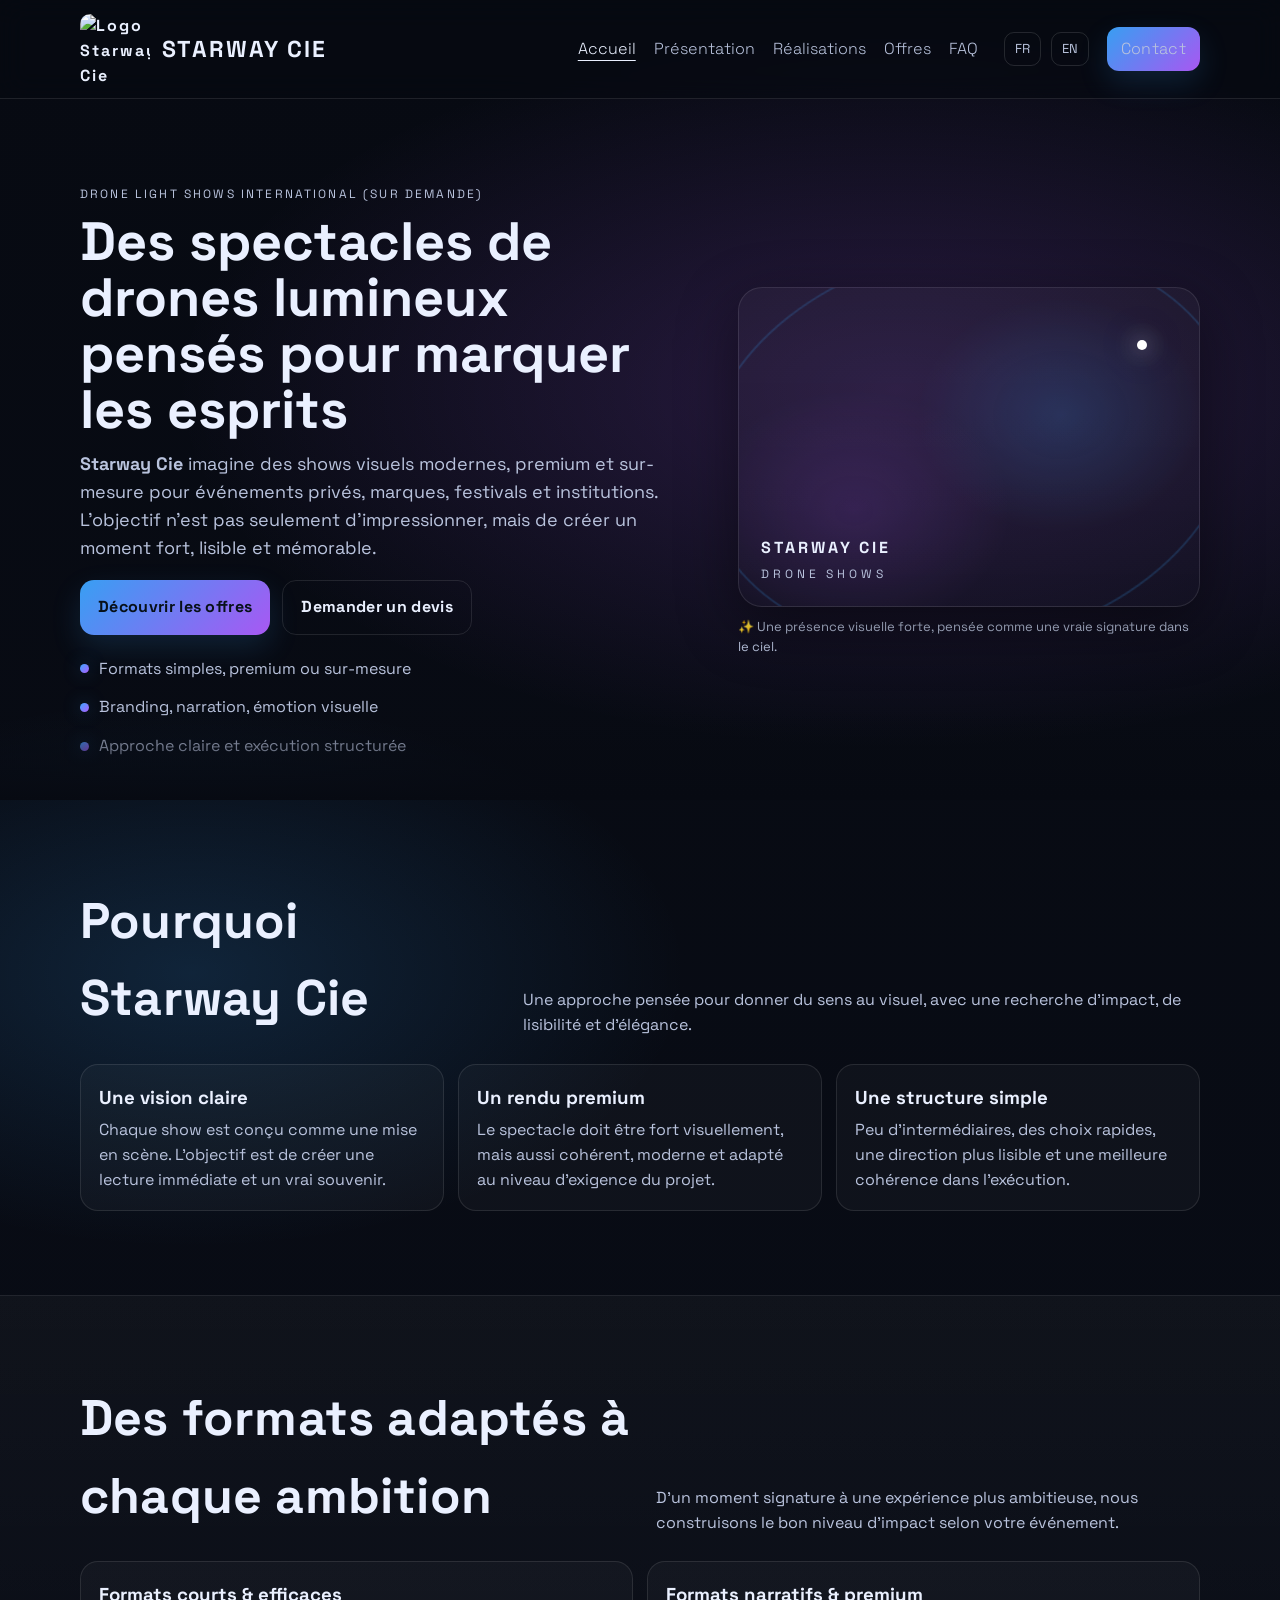
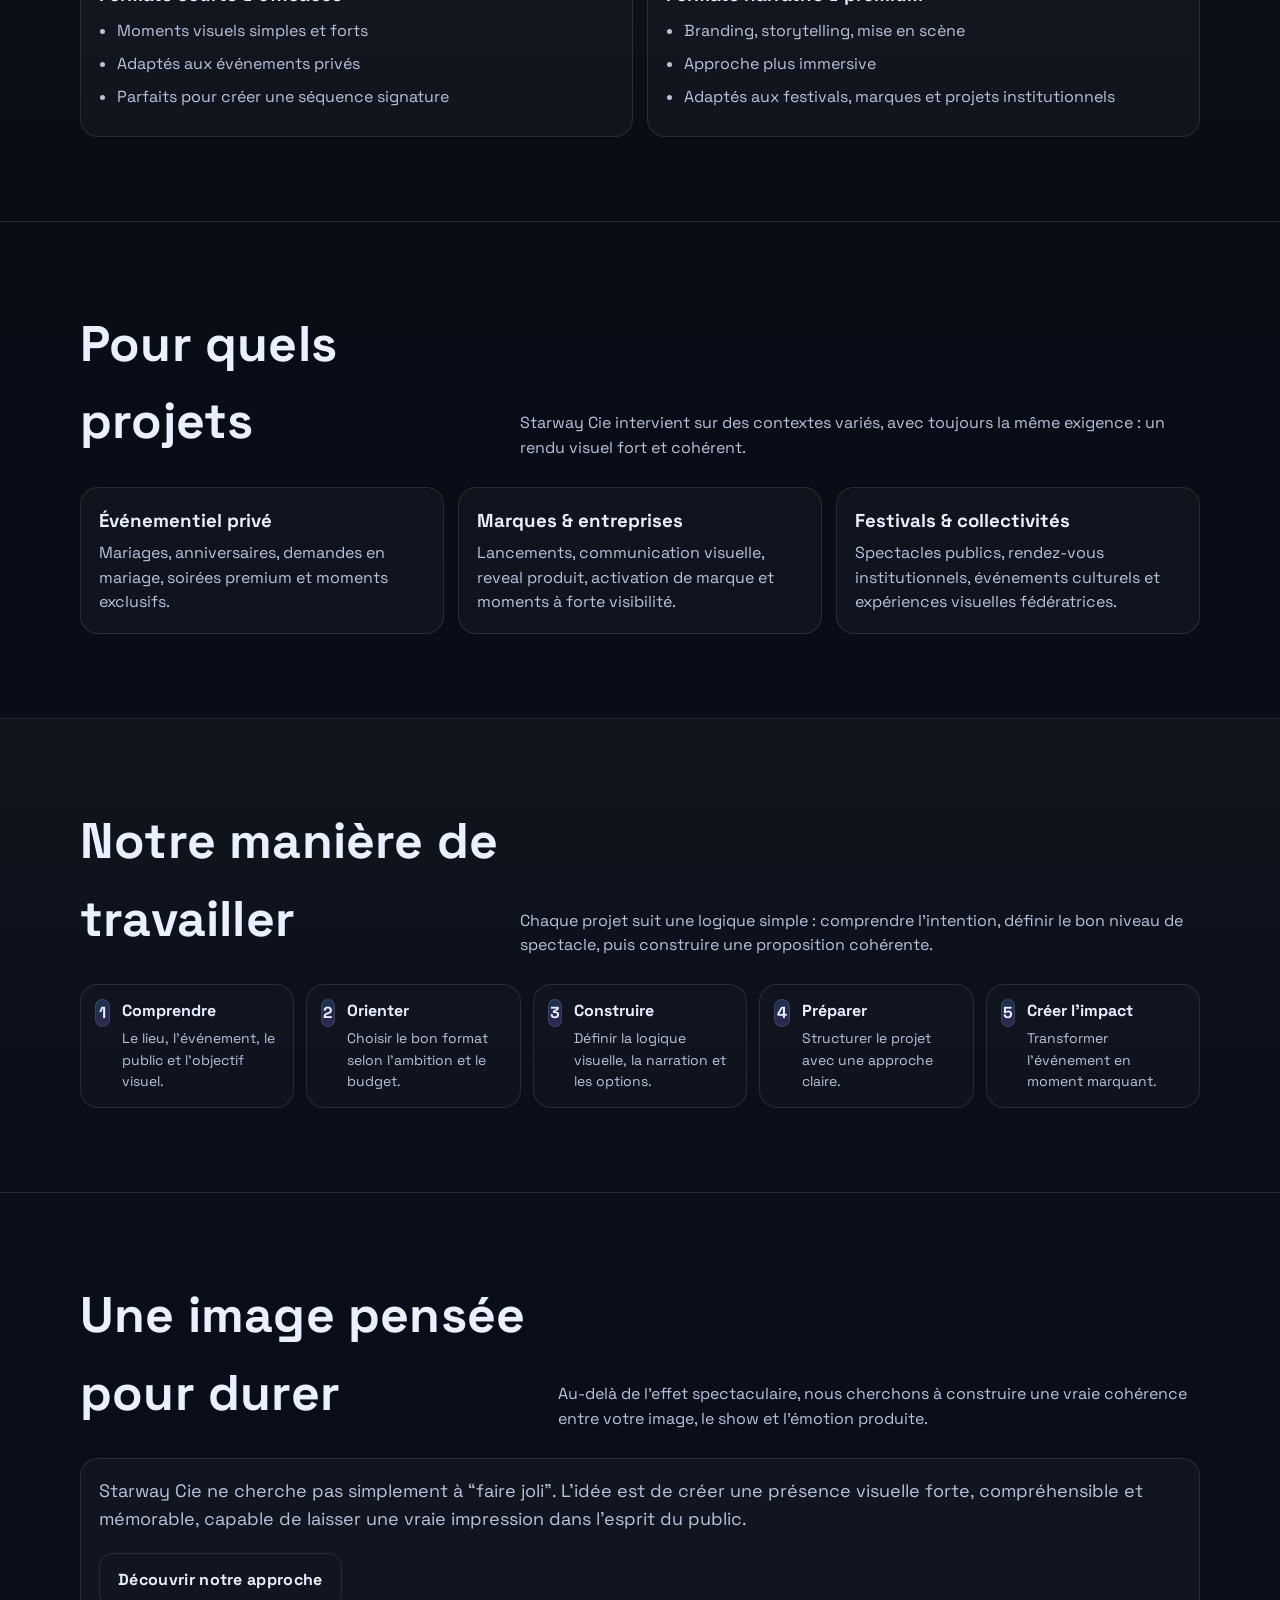
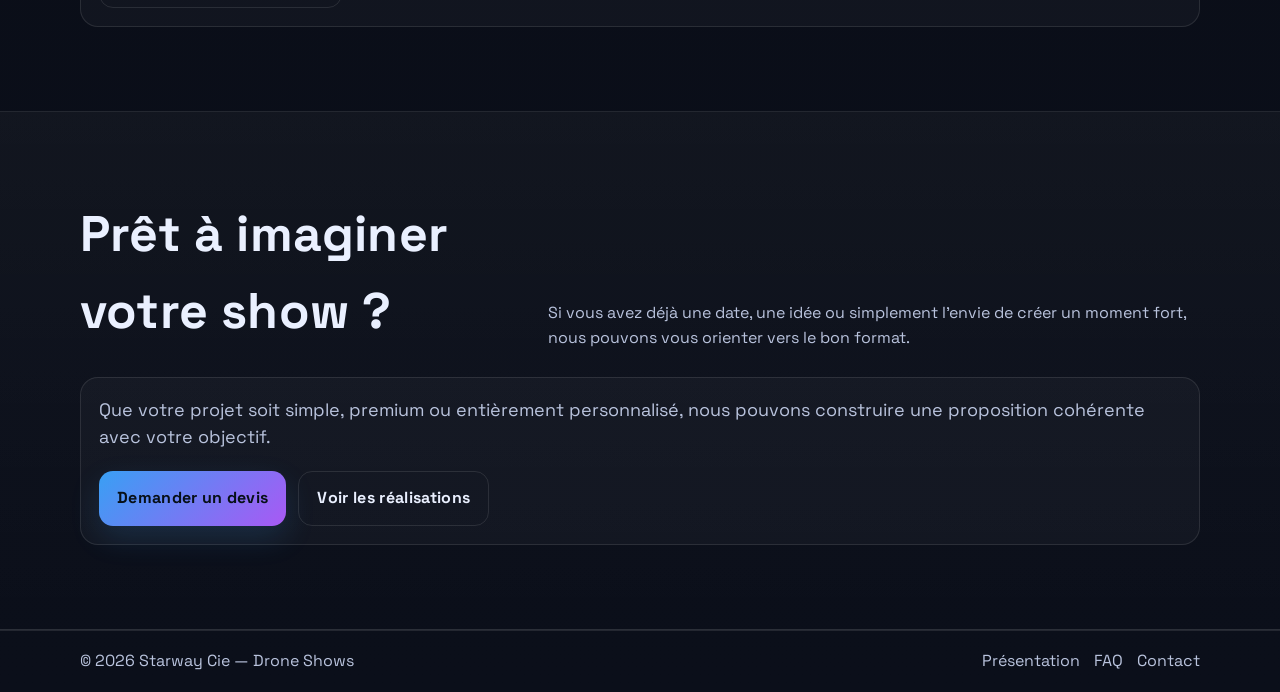
==== index.html @ b900eaec "Add files via upload" ====
<!doctype html>
<html lang="fr">
<head>
  <meta charset="utf-8" />
  <meta name="viewport" content="width=device-width,initial-scale=1" />
  <title>Starway Cie — Drone Shows</title>
  <meta name="description" content="Starway Cie crée des spectacles de drones lumineux premium pour événements privés, marques, festivals et institutions." />
  <meta name="theme-color" content="#0b0f1a" />

  <link rel="preconnect" href="https://fonts.googleapis.com">
  <link rel="preconnect" href="https://fonts.gstatic.com" crossorigin>
  <link href="https://fonts.googleapis.com/css2?family=Space+Grotesk:wght@400;500;600;700&display=swap" rel="stylesheet">
  <link rel="stylesheet" href="styles.css" />
</head>
<body>

<header class="header">
  <div class="container nav">
    <a class="brand" href="index.html" aria-label="Starway Cie">
      <img src="assets/logo-starway.png" alt="Logo Starway Cie" class="siteLogo">
      <span class="brandName">STARWAY CIE</span>
    </a>

    <button class="burger" id="burger" aria-label="Ouvrir le menu" aria-expanded="false">
      <span></span><span></span><span></span>
    </button>

    <nav class="menu" id="menu">
      <a class="active" href="index.html">Accueil</a>
      <a href="presentation.html">Présentation</a>
      <a href="realisations.html">Réalisations</a>
      <a href="offres.html">Offres</a>
      <a href="faq.html">FAQ</a>

      <div class="langSwitch">
        <span>FR</span>
        <span>EN</span>
      </div>

      <a href="contact.html" class="btn btn-sm">Contact</a>
    </nav>
  </div>
</header>

<main>

<section class="hero">
  <div class="container heroGrid">
    <div class="heroLeft">
      <p class="kicker">Drone Light Shows international (sur demande)</p>

      <h1>
        Des spectacles de drones lumineux<br>
        pensés pour marquer les esprits
      </h1>

      <p class="lead">
        <strong>Starway Cie</strong> imagine des shows visuels modernes, premium et sur-mesure
        pour événements privés, marques, festivals et institutions.
        L’objectif n’est pas seulement d’impressionner, mais de créer
        un moment fort, lisible et mémorable.
      </p>

      <div class="ctaRow">
        <a class="btn" href="offres.html">Découvrir les offres</a>
        <a class="btn btn-ghost" href="contact.html">Demander un devis</a>
      </div>

      <div class="trust">
        <div class="trustItem"><span class="dot"></span> Formats simples, premium ou sur-mesure</div>
        <div class="trustItem"><span class="dot"></span> Branding, narration, émotion visuelle</div>
        <div class="trustItem"><span class="dot"></span> Approche claire et exécution structurée</div>
      </div>
    </div>

    <div class="heroRight" aria-hidden="true">
      <div class="glowCard">
        <div class="orbit"></div>
        <div class="star"></div>
        <div class="copy">
          <div class="miniTitle">STARWAY CIE</div>
          <div class="miniSub">DRONE SHOWS</div>
        </div>
      </div>
      <p class="hint">✨ Une présence visuelle forte, pensée comme une vraie signature dans le ciel.</p>
    </div>
  </div>

  <div class="heroFade"></div>
</section>

<section class="section">
  <div class="container">
    <div class="sectionHead">
      <h2>Pourquoi Starway Cie</h2>
      <p>
        Une approche pensée pour donner du sens au visuel,
        avec une recherche d’impact, de lisibilité et d’élégance.
      </p>
    </div>

    <div class="cards">
      <article class="card">
        <h3>Une vision claire</h3>
        <p>
          Chaque show est conçu comme une mise en scène.
          L’objectif est de créer une lecture immédiate et un vrai souvenir.
        </p>
      </article>

      <article class="card">
        <h3>Un rendu premium</h3>
        <p>
          Le spectacle doit être fort visuellement, mais aussi cohérent,
          moderne et adapté au niveau d’exigence du projet.
        </p>
      </article>

      <article class="card">
        <h3>Une structure simple</h3>
        <p>
          Peu d’intermédiaires, des choix rapides, une direction plus lisible
          et une meilleure cohérence dans l’exécution.
        </p>
      </article>
    </div>
  </div>
</section>

<section class="section sectionAlt">
  <div class="container">
    <div class="sectionHead">
      <h2>Des formats adaptés à chaque ambition</h2>
      <p>
        D’un moment signature à une expérience plus ambitieuse,
        nous construisons le bon niveau d’impact selon votre événement.
      </p>
    </div>

    <div class="grid2">
      <div class="panel">
        <h3>Formats courts & efficaces</h3>
        <ul class="bullets">
          <li>Moments visuels simples et forts</li>
          <li>Adaptés aux événements privés</li>
          <li>Parfaits pour créer une séquence signature</li>
        </ul>
      </div>

      <div class="panel">
        <h3>Formats narratifs & premium</h3>
        <ul class="bullets">
          <li>Branding, storytelling, mise en scène</li>
          <li>Approche plus immersive</li>
          <li>Adaptés aux festivals, marques et projets institutionnels</li>
        </ul>
      </div>
    </div>
  </div>
</section>

<section class="section">
  <div class="container">
    <div class="sectionHead">
      <h2>Pour quels projets</h2>
      <p>
        Starway Cie intervient sur des contextes variés,
        avec toujours la même exigence : un rendu visuel fort et cohérent.
      </p>
    </div>

    <div class="cards">
      <article class="card">
        <h3>Événementiel privé</h3>
        <p>
          Mariages, anniversaires, demandes en mariage, soirées premium
          et moments exclusifs.
        </p>
      </article>

      <article class="card">
        <h3>Marques & entreprises</h3>
        <p>
          Lancements, communication visuelle, reveal produit,
          activation de marque et moments à forte visibilité.
        </p>
      </article>

      <article class="card">
        <h3>Festivals & collectivités</h3>
        <p>
          Spectacles publics, rendez-vous institutionnels,
          événements culturels et expériences visuelles fédératrices.
        </p>
      </article>
    </div>
  </div>
</section>

<section class="section sectionAlt">
  <div class="container">
    <div class="sectionHead">
      <h2>Notre manière de travailler</h2>
      <p>
        Chaque projet suit une logique simple :
        comprendre l’intention, définir le bon niveau de spectacle,
        puis construire une proposition cohérente.
      </p>
    </div>

    <div class="steps">
      <div class="step">
        <span>1</span>
        <div>
          <h3>Comprendre</h3>
          <p>Le lieu, l’événement, le public et l’objectif visuel.</p>
        </div>
      </div>

      <div class="step">
        <span>2</span>
        <div>
          <h3>Orienter</h3>
          <p>Choisir le bon format selon l’ambition et le budget.</p>
        </div>
      </div>

      <div class="step">
        <span>3</span>
        <div>
          <h3>Construire</h3>
          <p>Définir la logique visuelle, la narration et les options.</p>
        </div>
      </div>

      <div class="step">
        <span>4</span>
        <div>
          <h3>Préparer</h3>
          <p>Structurer le projet avec une approche claire.</p>
        </div>
      </div>

      <div class="step">
        <span>5</span>
        <div>
          <h3>Créer l’impact</h3>
          <p>Transformer l’événement en moment marquant.</p>
        </div>
      </div>
    </div>
  </div>
</section>

<section class="section">
  <div class="container">
    <div class="sectionHead">
      <h2>Une image pensée pour durer</h2>
      <p>
        Au-delà de l’effet spectaculaire, nous cherchons à construire
        une vraie cohérence entre votre image, le show et l’émotion produite.
      </p>
    </div>

    <div class="panel">
      <p style="font-size:18px; color:var(--muted); margin:0 0 20px;">
        Starway Cie ne cherche pas simplement à “faire joli”.
        L’idée est de créer une présence visuelle forte, compréhensible et mémorable,
        capable de laisser une vraie impression dans l’esprit du public.
      </p>

      <a href="presentation.html" class="btn btn-ghost">Découvrir notre approche</a>
    </div>
  </div>
</section>

<section class="section sectionAlt">
  <div class="container">
    <div class="sectionHead">
      <h2>Prêt à imaginer votre show ?</h2>
      <p>
        Si vous avez déjà une date, une idée ou simplement l’envie
        de créer un moment fort, nous pouvons vous orienter vers le bon format.
      </p>
    </div>

    <div class="panel">
      <p style="font-size:18px; color:var(--muted); margin:0 0 20px;">
        Que votre projet soit simple, premium ou entièrement personnalisé,
        nous pouvons construire une proposition cohérente avec votre objectif.
      </p>

      <div class="ctaRow">
        <a href="contact.html" class="btn">Demander un devis</a>
        <a href="realisations.html" class="btn btn-ghost">Voir les réalisations</a>
      </div>
    </div>
  </div>
</section>

</main>

<footer class="footer">
  <div class="container footerRow">
    <div>© <span id="year"></span> Starway Cie — Drone Shows</div>
    <div class="footerLinks">
      <a href="presentation.html">Présentation</a>
      <a href="faq.html">FAQ</a>
      <a href="contact.html">Contact</a>
    </div>
  </div>
</footer>

<script src="script.js"></script>
</body>
</html>
---- styles.css ----
:root{
  --bg:#070a12;
  --bg2:#0b0f1a;
  --card:#0f1526;
  --text:#eaf0ff;
  --muted:#b9c3dd;
  --line:rgba(255,255,255,.10);
  --blue:#3aa7ff;
  --violet:#b15cff;
  --radius:18px;
  --shadow: 0 18px 60px rgba(0,0,0,.45);
}

*{box-sizing:border-box}
html,body{margin:0;padding:0}

body{
  font-family:"Space Grotesk",system-ui,-apple-system,Segoe UI,Roboto,Arial,sans-serif;
  background:
    radial-gradient(1200px 600px at 70% 10%, rgba(177,92,255,.20), transparent 60%),
    radial-gradient(900px 500px at 15% 25%, rgba(58,167,255,.16), transparent 55%),
    linear-gradient(180deg, var(--bg), var(--bg2));
  color:var(--text);
  line-height:1.55;
}

a{color:inherit;text-decoration:none}
.container{width:min(1120px,92%);margin:0 auto}
.section{padding:84px 0}

.sectionAlt{
  background: linear-gradient(180deg, rgba(255,255,255,.03), rgba(255,255,255,0));
  border-top:1px solid var(--line);
  border-bottom:1px solid var(--line);
}

.sectionHead{
  display:flex;
  gap:18px;
  align-items:flex-end;
  justify-content:space-between;
  margin-bottom:26px;
}

.sectionHead h2{
  margin:0;
  font-size:50px;
  letter-spacing:.2px;
}

.sectionHead p{
  margin:0;
  max-width:680px;
  color:var(--muted);
}

.header{
  position:sticky;
  top:0;
  z-index:50;
  background: rgba(7,10,18,.55);
  backdrop-filter: blur(14px);
  border-bottom:1px solid var(--line);
}

.nav{
  display:flex;
  align-items:center;
  justify-content:space-between;
  padding:14px 0;
}

.brand{
  display:flex;
  align-items:center;
  gap:12px;
  font-weight:700;
  letter-spacing:.12em;
}

.brandName{
  font-size:23px;
  line-height:1;
}

.brandMark{
  width:20px;
  height:34px;
  border-radius:10px;
  display:grid;
  place-items:center;
  background: linear-gradient(135deg, rgba(58,167,255,.28), rgba(177,92,255,.28));
  border:1px solid var(--line);
}

.siteLogo{
  width:70px;
  height:70px;
  object-fit:contain;
  border-radius:10px;
  display:block;
}

.menu{
  display:flex;
  align-items:center;
  gap:18px;
}

.menu a{
  color:var(--muted);
  font-weight:100;
}

.menu a:hover{
  color:var(--text);
}

.menu a.active{
  color:var(--text);
  text-decoration: underline;
  text-underline-offset: 6px;
}

.burger{
  display:none;
  background:transparent;
  border:0;
  cursor:pointer;
}

.burger span{
  display:block;
  width:26px;
  height:2px;
  background:var(--text);
  margin:6px 0;
  border-radius:2px;
  opacity:.9;
}

.btn{
  display:inline-flex;
  align-items:center;
  justify-content:center;
  padding:14px 18px;
  border-radius:14px;
  font-weight:700;
  letter-spacing:.02em;
  background: linear-gradient(135deg, rgba(58,167,255,.95), rgba(177,92,255,.95));
  color:#071018;
  border:0;
  box-shadow: 0 12px 30px rgba(58,167,255,.15);
}

.btn:hover{transform: translateY(-1px)}
.btn:active{transform: translateY(0)}

.btn-ghost{
  background: transparent;
  border:1px solid var(--line);
  color:var(--text);
  box-shadow:none;
}

.btn-sm{
  padding:10px 14px;
  border-radius:12px;
}

.hero{
  position:relative;
  padding:86px 0 40px;
}

.heroGrid{
  display:grid;
  grid-template-columns: 1.15fr .85fr;
  gap:34px;
  align-items:center;
}

.kicker{
  margin:0 0 10px;
  color:var(--muted);
  letter-spacing:.18em;
  text-transform:uppercase;
  font-size:12px;
}

h1{
  margin:0 0 12px;
  font-size:54px;
  line-height:1.04;
}

.lead{
  margin:0 0 18px;
  color:var(--muted);
  font-size:18px;
}

.ctaRow{
  display:flex;
  gap:12px;
  flex-wrap:wrap;
  margin-top:10px;
}

.trust{
  display:flex;
  gap:14px;
  flex-wrap:wrap;
  margin-top:22px;
  color:var(--muted);
}

.trustItem{
  display:flex;
  align-items:center;
  gap:10px;
}

.dot{
  width:9px;
  height:9px;
  border-radius:50%;
  background: linear-gradient(135deg, var(--blue), var(--violet));
  box-shadow: 0 0 18px rgba(58,167,255,.35);
}

.heroRight .glowCard{
  position:relative;
  height:320px;
  border-radius:24px;
  border:1px solid var(--line);
  background:
    radial-gradient(220px 180px at 70% 40%, rgba(58,167,255,.16), transparent 65%),
    radial-gradient(260px 200px at 25% 70%, rgba(177,92,255,.14), transparent 60%),
    linear-gradient(180deg, rgba(255,255,255,.03), rgba(255,255,255,.01));
  box-shadow: var(--shadow);
  overflow:hidden;
}

.orbit{
  position:absolute;
  inset:-40px;
  border-radius:50%;
  border:2px solid rgba(58,167,255,.18);
  transform: rotate(-12deg);
  filter: drop-shadow(0 0 18px rgba(58,167,255,.18));
}

.star{
  position:absolute;
  right:52px;
  top:52px;
  width:10px;
  height:10px;
  border-radius:50%;
  background:#fff;
  box-shadow: 0 0 22px rgba(255,255,255,.75), 0 0 50px rgba(58,167,255,.35);
}

.copy{
  position:absolute;
  left:22px;
  bottom:22px;
}

.miniTitle{
  font-weight:800;
  letter-spacing:.18em;
}

.miniSub{
  color:var(--muted);
  letter-spacing:.32em;
  font-size:12px;
  margin-top:4px;
}

.hint{
  margin:10px 0 0;
  color:var(--muted);
  font-size:13px;
}

.heroFade{
  position:absolute;
  left:0;
  right:0;
  bottom:-1px;
  height:90px;
  background: linear-gradient(180deg, rgba(7,10,18,0), rgba(7,10,18,1));
}

.cards{
  display:grid;
  grid-template-columns:repeat(3,1fr);
  gap:14px;
}

.card{
  background: rgba(255,255,255,.03);
  border:1px solid var(--line);
  border-radius: var(--radius);
  padding:18px;
}

.card h3{
  margin:0 0 6px;
}

.card p{
  margin:0;
  color:var(--muted);
}

.pricing{
  display:grid;
  grid-template-columns:repeat(3,1fr);
  gap:14px;
}

.priceCard{
  background: rgba(255,255,255,.03);
  border:1px solid var(--line);
  border-radius: var(--radius);
  padding:18px;
}

.priceCard.featured{
  background:
    radial-gradient(520px 200px at 60% 10%, rgba(58,167,255,.18), transparent 60%),
    radial-gradient(520px 200px at 20% 90%, rgba(177,92,255,.16), transparent 60%),
    rgba(255,255,255,.03);
  border-color: rgba(58,167,255,.22);
}

.tag{
  display:inline-block;
  padding:6px 10px;
  border-radius:999px;
  border:1px solid var(--line);
  color:var(--muted);
  font-weight:700;
  font-size:12px;
  letter-spacing:.08em;
}

.priceCard h3{
  margin:10px 0 6px;
}

.priceNote{
  margin:0 0 12px;
  color:var(--muted);
}

.priceCard ul{
  margin:0 0 14px;
  padding-left:18px;
  color:var(--muted);
}

.priceCard li{
  margin:8px 0;
}

.steps{
  display:grid;
  grid-template-columns:repeat(5,1fr);
  gap:12px;
}

.step{
  display:flex;
  gap:12px;
  align-items:flex-start;
  padding:14px;
  border-radius: var(--radius);
  border:1px solid var(--line);
  background: rgba(255,255,255,.02);
}

.step span{
  width:28px;
  height:28px;
  border-radius:10px;
  display:grid;
  place-items:center;
  background: linear-gradient(135deg, rgba(58,167,255,.22), rgba(177,92,255,.22));
  border:1px solid var(--line);
  font-weight:800;
}

.step h3{
  margin:0 0 4px;
  font-size:16px;
}

.step p{
  margin:0;
  color:var(--muted);
  font-size:14px;
}

.grid2{
  display:grid;
  grid-template-columns:1fr 1fr;
  gap:14px;
}

.panel{
  background: rgba(255,255,255,.03);
  border:1px solid var(--line);
  border-radius: var(--radius);
  padding:18px;
}

.panel h3{
  margin:0 0 10px;
}

.bullets{
  margin:0;
  padding-left:18px;
  color:var(--muted);
}

.bullets li{
  margin:8px 0;
}

.note{
  margin:14px 0 0;
  color:var(--muted);
  font-size:13px;
}

.gallery{
  display:grid;
  grid-template-columns:repeat(3,1fr);
  gap:12px;
}

.ph{
  margin:0;
  border-radius:18px;
  border:1px dashed rgba(255,255,255,.20);
  background: rgba(255,255,255,.02);
  aspect-ratio: 16 / 10;
  overflow:hidden;
}

.phInner{
  height:100%;
  display:grid;
  place-items:center;
  color:rgba(234,240,255,.65);
  letter-spacing:.08em;
}

.ph img{
  width:100%;
  height:100%;
  object-fit:cover;
  display:block;
}

.faq details{
  border:1px solid var(--line);
  border-radius: var(--radius);
  background: rgba(255,255,255,.02);
  padding:14px 16px;
}

.faq details + details{
  margin-top:10px;
}

.faq summary{
  cursor:pointer;
  font-weight:700;
}

.faq p{
  margin:10px 0 0;
  color:var(--muted);
}

.contactGrid{
  display:grid;
  grid-template-columns:1.2fr .8fr;
  gap:14px;
}

.form{
  background: rgba(255,255,255,.03);
  border:1px solid var(--line);
  border-radius: var(--radius);
  padding:18px;
}

label{
  display:block;
  color:var(--muted);
  font-weight:600;
  font-size:14px;
}

input,textarea,select{
  width:100%;
  margin-top:8px;
  padding:12px 12px;
  border-radius:14px;
  border:1px solid rgba(255,255,255,.14);
  background: rgba(7,10,18,.55);
  color: var(--text);
  outline:none;
}

input:focus,textarea:focus,select:focus{
  border-color: rgba(58,167,255,.55);
  box-shadow:0 0 0 4px rgba(58,167,255,.12);
}

.row{
  display:grid;
  grid-template-columns:1fr 1fr;
  gap:12px;
  margin-bottom:12px;
}

.form button{
  margin-top:12px;
}

.micro{
  margin:10px 0 0;
  color:var(--muted);
  font-size:13px;
}

.social{
  display:flex;
  gap:12px;
  flex-wrap:wrap;
}

.social a{
  color:var(--muted);
  text-decoration:underline;
  text-underline-offset:3px;
}

.social a:hover{
  color:var(--text);
}

.footer{
  border-top:1px solid var(--line);
  padding:18px 0;
  color:var(--muted);
}

.footerRow{
  display:flex;
  justify-content:space-between;
  gap:14px;
  flex-wrap:wrap;
}

.footerLinks{
  display:flex;
  gap:14px;
  flex-wrap:wrap;
}

.footerLinks a{
  color:var(--muted);
}

.footerLinks a:hover{
  color:var(--text);
}

.offerTrigger{
  cursor:pointer;
  transition: transform 0.2s ease, box-shadow 0.2s ease;
}

.offerTrigger:hover{
  transform: translateY(-4px);
  box-shadow: 0 16px 40px rgba(0,0,0,.25);
}

.customOfferWrap{
  margin-top:26px;
}

.customOfferCard{
  display:grid;
  grid-template-columns: 1.5fr .7fr;
  gap:20px;
  align-items:center;
  background:
    radial-gradient(600px 220px at 15% 30%, rgba(58,167,255,.12), transparent 60%),
    radial-gradient(600px 220px at 85% 70%, rgba(177,92,255,.14), transparent 60%),
    rgba(255,255,255,.03);
  border:1px solid var(--line);
  border-radius:24px;
  padding:28px;
}

.customOfferCard h3{
  margin:10px 0 8px;
  font-size:30px;
}

.customOfferCard p{
  margin:0;
  color:var(--muted);
  max-width:760px;
}

.customOfferRight{
  text-align:right;
}

.customPrice{
  margin:0 0 14px;
  font-size:36px;
  font-weight:800;
  color:#fff;
}

.modalOverlay{
  display:none;
  position:fixed;
  inset:0;
  background: rgba(0,0,0,.75);
  z-index:9999;
  align-items:center;
  justify-content:center;
  padding:24px;
}

.modalBox{
  width:min(900px, 100%);
  max-height:90vh;
  overflow:auto;
  background: linear-gradient(180deg, #0c1220, #0a0f1b);
  border:1px solid rgba(255,255,255,.12);
  border-radius:22px;
  padding:28px;
  position:relative;
  box-shadow: 0 20px 80px rgba(0,0,0,.45);
}

.modalClose{
  position:absolute;
  top:14px;
  right:14px;
  width:42px;
  height:42px;
  border:none;
  border-radius:12px;
  background: rgba(255,255,255,.08);
  color:#fff;
  font-size:26px;
  cursor:pointer;
}

.modalClose:hover{
  background: rgba(255,255,255,.16);
}

.offerContent{
  display:none;
}

.offerContent h2{
  margin:14px 0 10px;
  font-size:34px;
}

.offerContent h3{
  margin:22px 0 10px;
  font-size:20px;
}

.priceBig{
  font-size:28px;
  font-weight:700;
  margin:10px 0 18px;
  color:#ffffff;
}

.offerContent .btn{
  margin-top:22px;
}

.customBuilder{
  margin-top:20px;
}

.builderGrid{
  display:grid;
  grid-template-columns:1fr 1fr;
  gap:16px;
}

.customResultBox{
  margin-top:24px;
  padding:20px;
  border-radius:18px;
  border:1px solid rgba(255,255,255,.12);
  background: rgba(255,255,255,.03);
}

.customEstimateLabel{
  margin:0 0 8px;
  color:var(--muted);
}

.customEstimateValue{
  margin:0;
  font-size:36px;
  font-weight:800;
  color:#fff;
}

.customEstimateNote{
  margin:10px 0 0;
  color:var(--muted);
  font-size:14px;
}

@media (max-width: 980px){
  .heroGrid{grid-template-columns:1fr}
  h1{font-size:44px}
  .cards{grid-template-columns:repeat(2,1fr)}
  .pricing{grid-template-columns:1fr}
  .steps{grid-template-columns:1fr}
  .gallery{grid-template-columns:repeat(2,1fr)}
  .contactGrid{grid-template-columns:1fr}
  .customOfferCard{grid-template-columns:1fr}
  .customOfferRight{text-align:left}
}

@media (max-width: 720px){
  .menu{display:none}
  .burger{display:block}

  .menu.open{
    display:flex;
    flex-direction:column;
    align-items:flex-start;
    position:absolute;
    left:4%;
    right:4%;
    top:64px;
    padding:14px;
    border-radius:18px;
    background: rgba(7,10,18,.92);
    border:1px solid var(--line);
  }

  .row{grid-template-columns:1fr}
  .cards{grid-template-columns:1fr}
  .gallery{grid-template-columns:1fr}
  .builderGrid{grid-template-columns:1fr}

  .modalBox{
    padding:20px;
  }

  .offerContent h2{
    font-size:28px;
  }

  .priceBig,
  .customEstimateValue,
  .customPrice{
    font-size:24px;
  }

  .sectionHead{
    flex-direction:column;
    align-items:flex-start;
  }

  .sectionHead h2{
    font-size:40px;
  }

  .brandName{
    font-size:18px;
  }
}
.langSwitch{
  display:flex;
  gap:10px;
  align-items:center;
  margin-left:8px;
}

.langSwitch span{
  padding:6px 10px;
  border-radius:10px;
  border:1px solid rgba(255,255,255,.12);
  color:var(--muted);
  font-size:13px;
  cursor:pointer;
  transition:.2s;
}

.langSwitch span:hover{
  color:#fff;
  border-color:rgba(255,255,255,.25);
}
.siteImage{
  width:100%;
  border-radius:18px;
  display:block;
  object-fit:cover;
  min-height:280px;
}
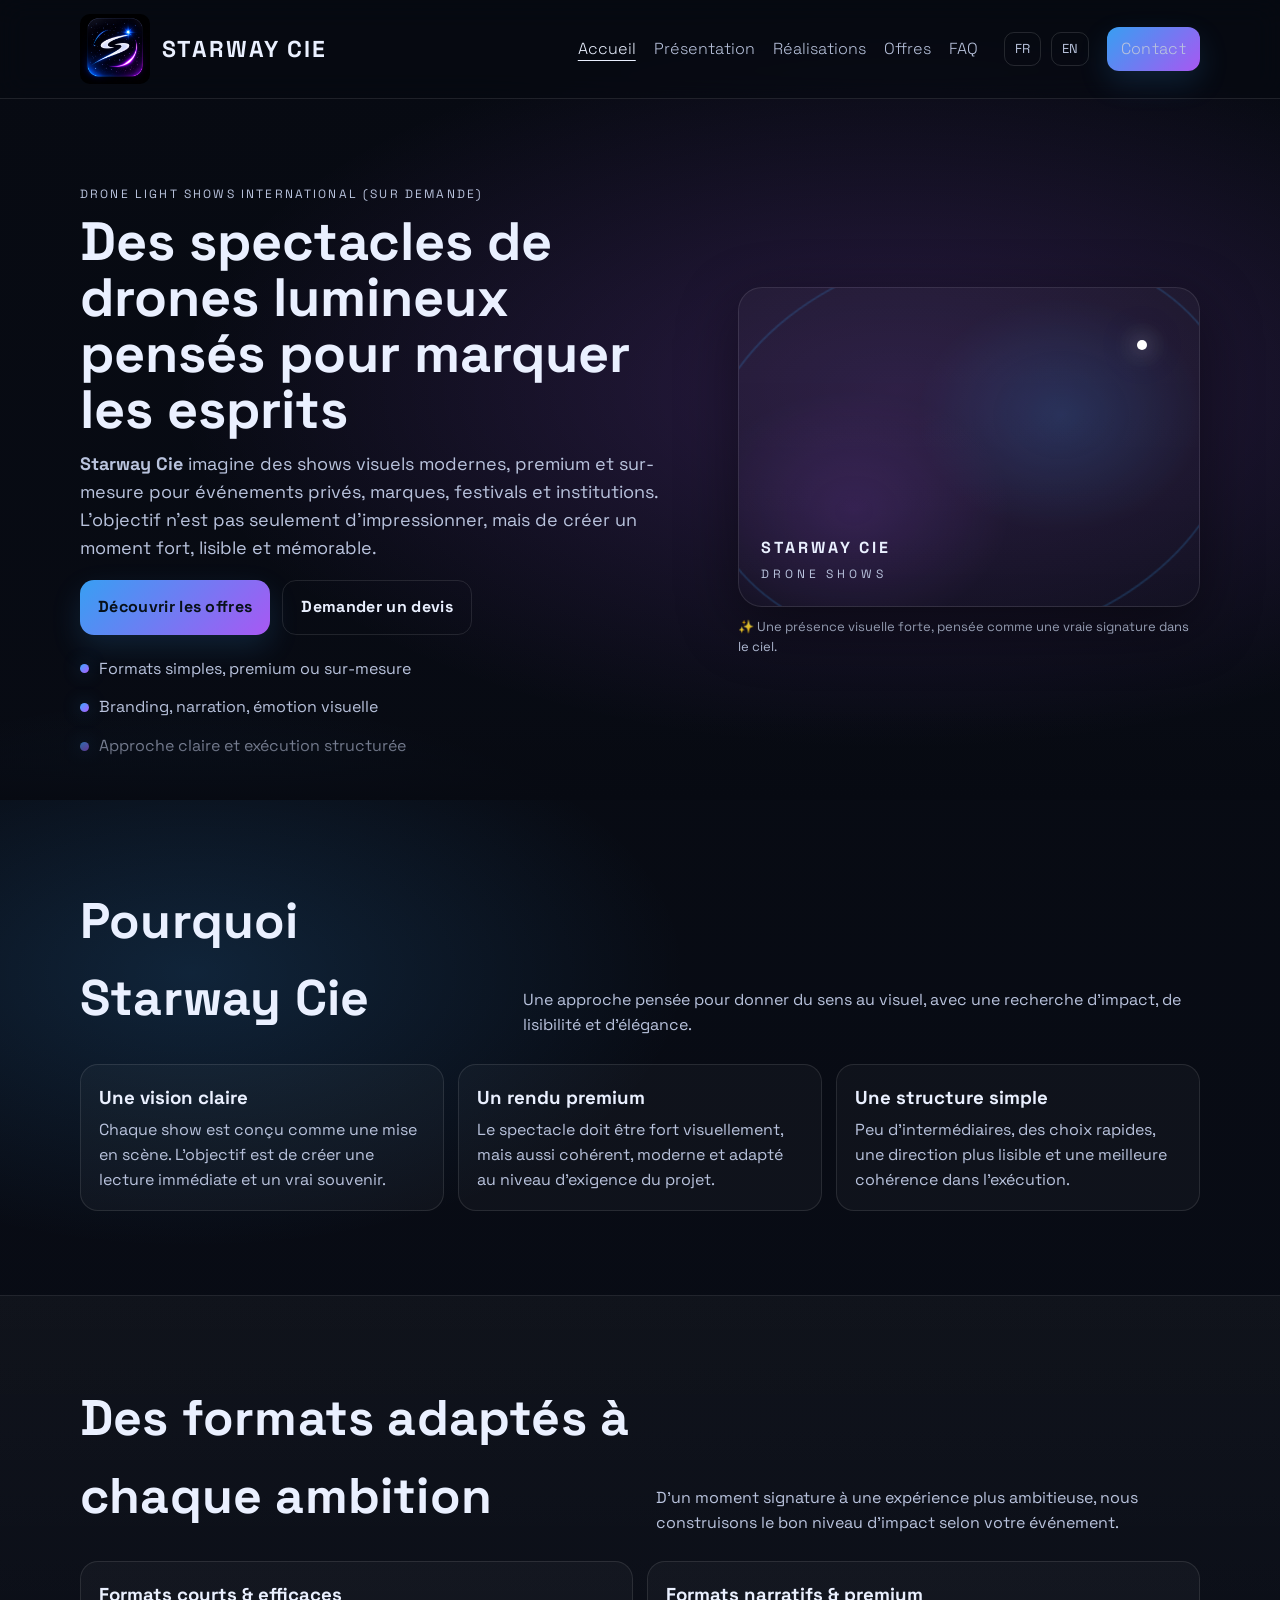
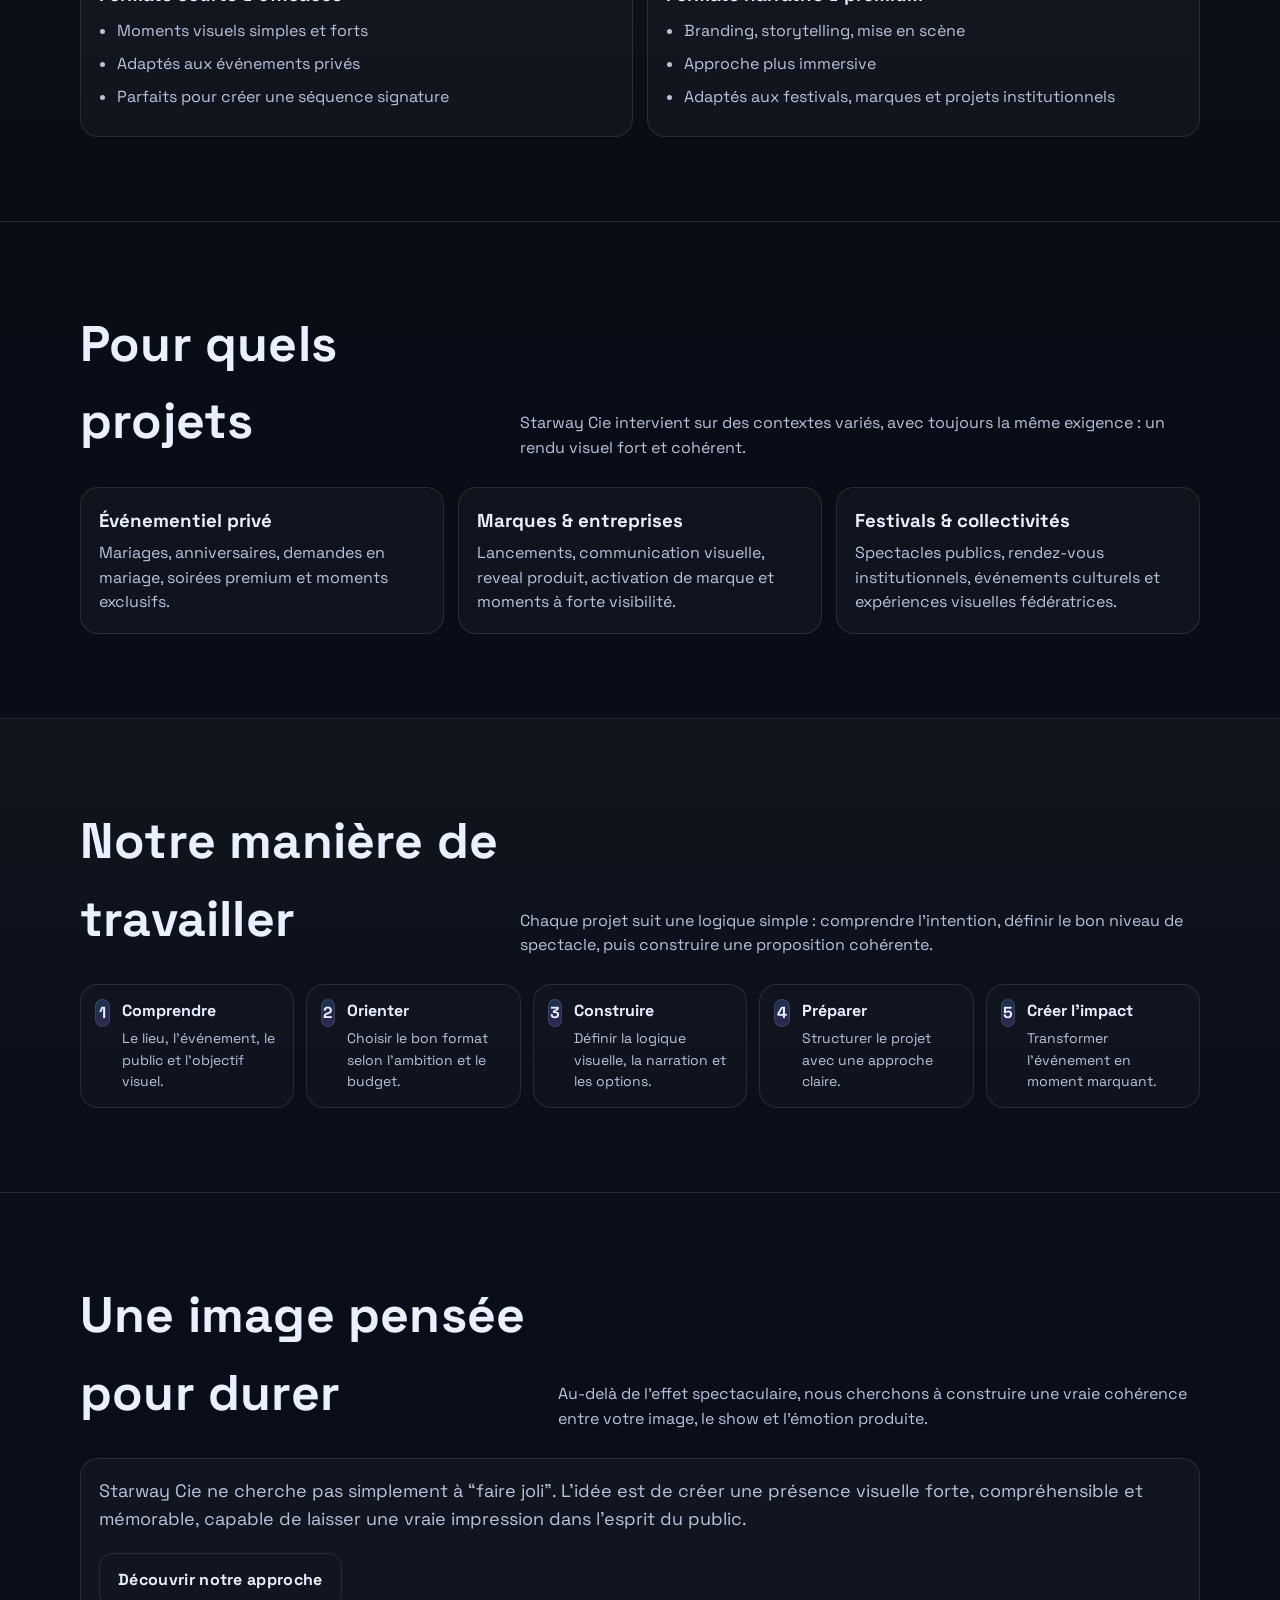
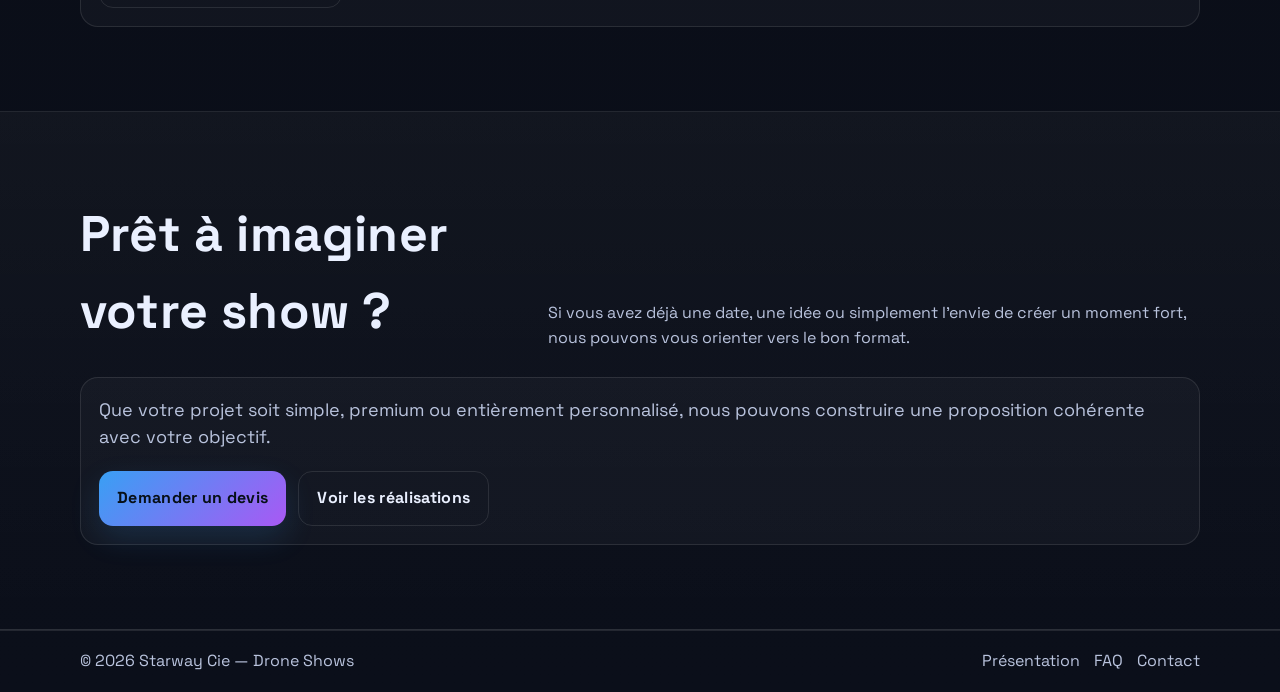
==== commit 081606c9: "Update index.html" ====
--- a/index.html
+++ b/index.html
@@ -313,4 +313,4 @@
 
 <script src="script.js"></script>
 </body>
-</html>+</html>
